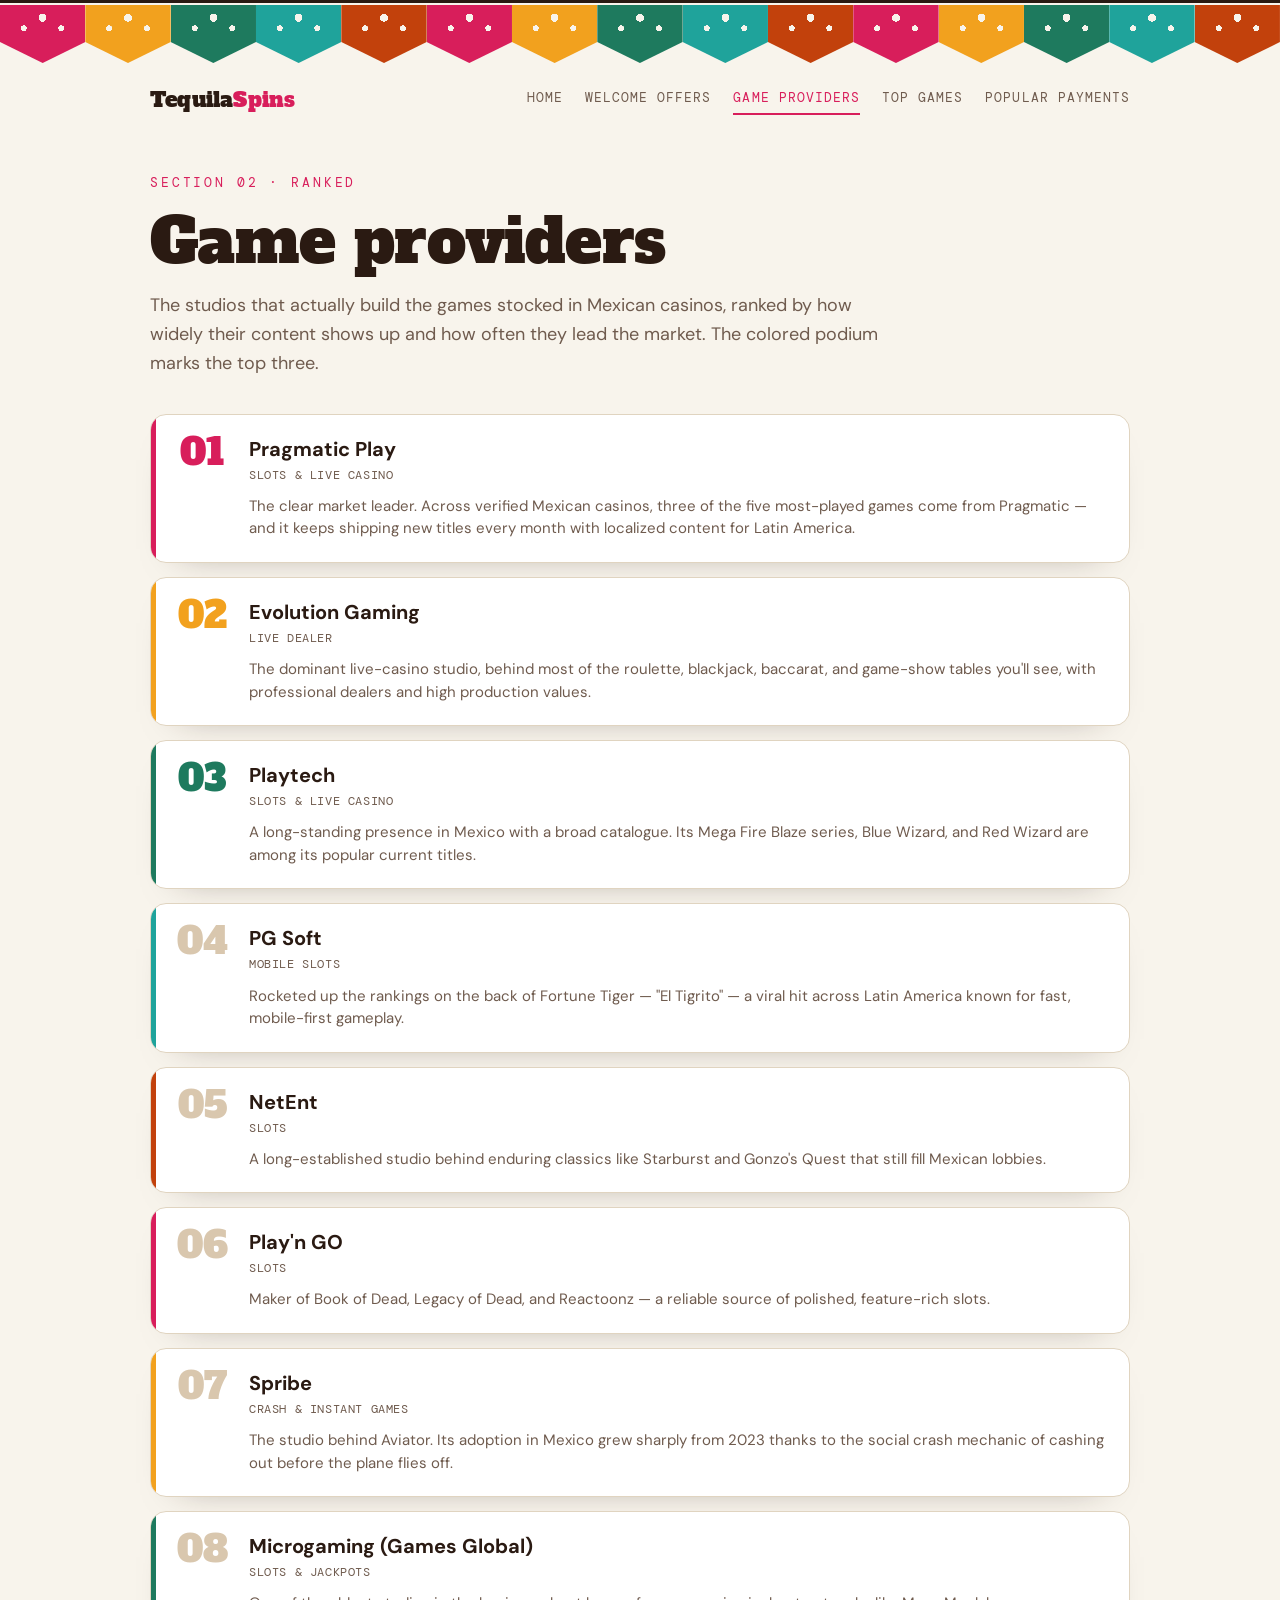
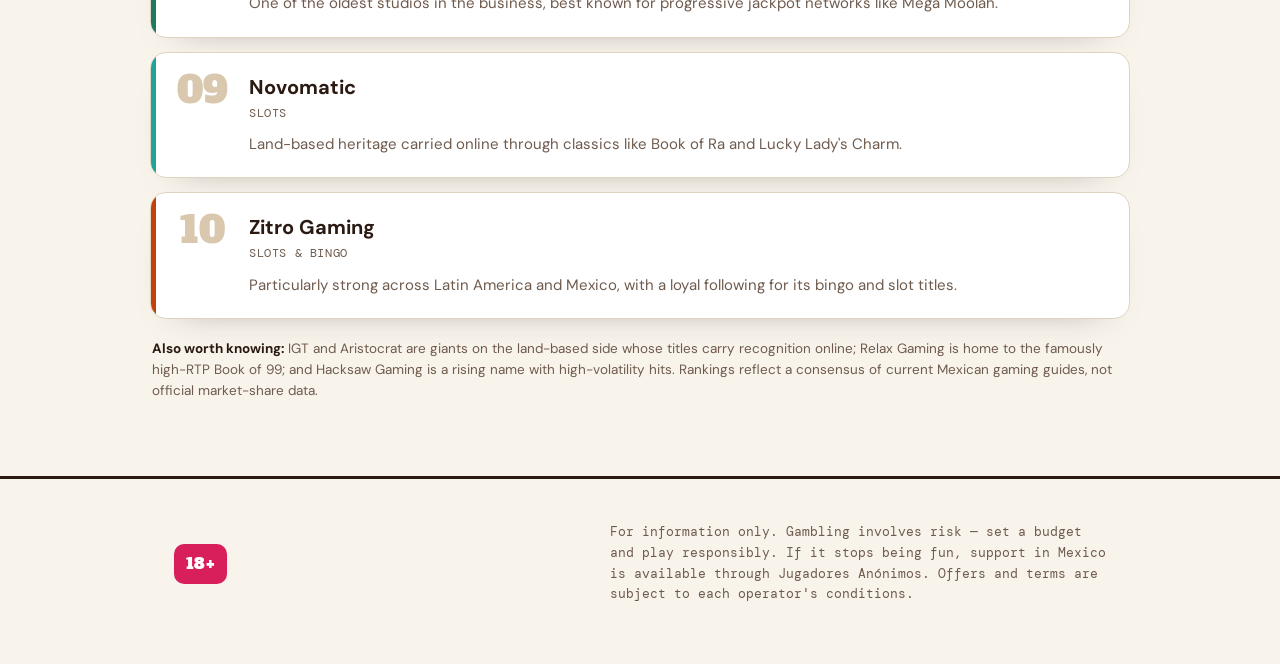
==== game-providers.html @ dc491e32 "Add files via upload" ====
<!DOCTYPE html>
<html lang="en">
<head>
<meta charset="UTF-8">
<meta name="viewport" content="width=device-width, initial-scale=1.0">
<title>Game Providers · Tequila Spins</title>
<link rel="preconnect" href="https://fonts.googleapis.com">
<link rel="preconnect" href="https://fonts.gstatic.com" crossorigin>
<link href="https://fonts.googleapis.com/css2?family=Alfa+Slab+One&family=DM+Sans:opsz,wght@9..40,400;9..40,500;9..40,700&family=DM+Mono:wght@400;500&display=swap" rel="stylesheet">
<link rel="stylesheet" href="styles.css">
</head>
<body>
<a href="#main" class="skip">Skip to content</a>

<div class="picado" aria-hidden="true">
  <span class="flag"></span><span class="flag"></span><span class="flag"></span>
  <span class="flag"></span><span class="flag"></span><span class="flag"></span>
  <span class="flag"></span><span class="flag"></span><span class="flag"></span>
  <span class="flag"></span><span class="flag"></span><span class="flag"></span>
  <span class="flag"></span><span class="flag"></span><span class="flag"></span>
</div>

<nav class="nav wrap" aria-label="Primary">
  <a class="brand" href="index.html">Tequila<span>Spins</span></a>
  <div class="links">
    <a href="index.html">Home</a>
    <a href="welcome-offers.html">Welcome offers</a>
    <a href="game-providers.html" aria-current="page">Game providers</a>
    <a href="top-games.html">Top games</a>
    <a href="popular-payments.html">Popular payments</a>
  </div>
</nav>

<header class="page-head wrap">
  <p class="eyebrow">Section 02 · ranked</p>
  <h1 class="page-title">Game providers</h1>
  <p class="lede">The studios that actually build the games stocked in Mexican casinos, ranked by how widely their content shows up and how often they lead the market. The colored podium marks the top three.</p>
</header>

<main id="main">
  <section class="section wrap">
    <ol class="ranklist" style="list-style:none;margin:0;padding:0;">
      <li class="rank-item">
        <span class="rank-num">01</span>
        <div class="rank-body">
          <h2 class="rank-name">Pragmatic Play</h2>
          <p class="rank-meta">Slots &amp; live casino</p>
          <p class="rank-desc">The clear market leader. Across verified Mexican casinos, three of the five most-played games come from Pragmatic — and it keeps shipping new titles every month with localized content for Latin America.</p>
        </div>
      </li>
      <li class="rank-item">
        <span class="rank-num">02</span>
        <div class="rank-body">
          <h2 class="rank-name">Evolution Gaming</h2>
          <p class="rank-meta">Live dealer</p>
          <p class="rank-desc">The dominant live-casino studio, behind most of the roulette, blackjack, baccarat, and game-show tables you'll see, with professional dealers and high production values.</p>
        </div>
      </li>
      <li class="rank-item">
        <span class="rank-num">03</span>
        <div class="rank-body">
          <h2 class="rank-name">Playtech</h2>
          <p class="rank-meta">Slots &amp; live casino</p>
          <p class="rank-desc">A long-standing presence in Mexico with a broad catalogue. Its Mega Fire Blaze series, Blue Wizard, and Red Wizard are among its popular current titles.</p>
        </div>
      </li>
      <li class="rank-item">
        <span class="rank-num">04</span>
        <div class="rank-body">
          <h2 class="rank-name">PG Soft</h2>
          <p class="rank-meta">Mobile slots</p>
          <p class="rank-desc">Rocketed up the rankings on the back of Fortune Tiger — "El Tigrito" — a viral hit across Latin America known for fast, mobile-first gameplay.</p>
        </div>
      </li>
      <li class="rank-item">
        <span class="rank-num">05</span>
        <div class="rank-body">
          <h2 class="rank-name">NetEnt</h2>
          <p class="rank-meta">Slots</p>
          <p class="rank-desc">A long-established studio behind enduring classics like Starburst and Gonzo's Quest that still fill Mexican lobbies.</p>
        </div>
      </li>
      <li class="rank-item">
        <span class="rank-num">06</span>
        <div class="rank-body">
          <h2 class="rank-name">Play'n GO</h2>
          <p class="rank-meta">Slots</p>
          <p class="rank-desc">Maker of Book of Dead, Legacy of Dead, and Reactoonz — a reliable source of polished, feature-rich slots.</p>
        </div>
      </li>
      <li class="rank-item">
        <span class="rank-num">07</span>
        <div class="rank-body">
          <h2 class="rank-name">Spribe</h2>
          <p class="rank-meta">Crash &amp; instant games</p>
          <p class="rank-desc">The studio behind Aviator. Its adoption in Mexico grew sharply from 2023 thanks to the social crash mechanic of cashing out before the plane flies off.</p>
        </div>
      </li>
      <li class="rank-item">
        <span class="rank-num">08</span>
        <div class="rank-body">
          <h2 class="rank-name">Microgaming (Games Global)</h2>
          <p class="rank-meta">Slots &amp; jackpots</p>
          <p class="rank-desc">One of the oldest studios in the business, best known for progressive jackpot networks like Mega Moolah.</p>
        </div>
      </li>
      <li class="rank-item">
        <span class="rank-num">09</span>
        <div class="rank-body">
          <h2 class="rank-name">Novomatic</h2>
          <p class="rank-meta">Slots</p>
          <p class="rank-desc">Land-based heritage carried online through classics like Book of Ra and Lucky Lady's Charm.</p>
        </div>
      </li>
      <li class="rank-item">
        <span class="rank-num">10</span>
        <div class="rank-body">
          <h2 class="rank-name">Zitro Gaming</h2>
          <p class="rank-meta">Slots &amp; bingo</p>
          <p class="rank-desc">Particularly strong across Latin America and Mexico, with a loyal following for its bingo and slot titles.</p>
        </div>
      </li>
    </ol>

    <p class="note"><b>Also worth knowing:</b> IGT and Aristocrat are giants on the land-based side whose titles carry recognition online; Relax Gaming is home to the famously high-RTP Book of 99; and Hacksaw Gaming is a rising name with high-volatility hits. Rankings reflect a consensus of current Mexican gaming guides, not official market-share data.</p>
  </section>
</main>

<footer>
  <div class="wrap foot-grid">
    <span class="badge18">18+</span>
    <p class="foot-text">For information only. Gambling involves risk — set a budget and play responsibly. If it stops being fun, support in Mexico is available through Jugadores Anónimos. Offers and terms are subject to each operator's conditions.</p>
  </div>
</footer>
</body>
</html>
---- styles.css ----
/* ===== Tequila Spins — shared styles ===== */
:root{
  --cal:#F8F4EC;
  --cal-deep:#EFE7D7;
  --tinta:#2A1A12;
  --muted:#6F5B4E;
  --rosa:#D81E5B;
  --sol:#F2A11E;
  --verde:#1E7A5E;
  --turquesa:#1FA39B;
  --barro:#C2410C;
  --line:#E0D4C0;
  --surface:#FFFFFF;
}
*{box-sizing:border-box;}
html{scroll-behavior:smooth;}
body{
  margin:0;background:var(--cal);color:var(--tinta);
  font-family:"DM Sans",system-ui,sans-serif;
  font-size:17px;line-height:1.6;-webkit-font-smoothing:antialiased;
}

/* ---------- Papel picado banner ---------- */
.picado{display:flex;width:100%;overflow:hidden;padding-top:2px;border-top:3px solid var(--tinta);}
.flag{
  flex:1 1 0;height:58px;transform-origin:top center;
  clip-path:polygon(0 0,100% 0,100% 64%,50% 100%,0 64%);
  -webkit-mask:
    radial-gradient(circle 4px at 50% 22%, transparent 98%, #000 100%),
    radial-gradient(circle 3px at 28% 40%, transparent 98%, #000 100%),
    radial-gradient(circle 3px at 72% 40%, transparent 98%, #000 100%);
  -webkit-mask-composite:source-in;
  mask:
    radial-gradient(circle 4px at 50% 22%, transparent 98%, #000 100%),
    radial-gradient(circle 3px at 28% 40%, transparent 98%, #000 100%),
    radial-gradient(circle 3px at 72% 40%, transparent 98%, #000 100%);
  mask-composite:intersect;
  animation:sway 4.5s ease-in-out infinite;
}
.flag:nth-child(5n+1){background:var(--rosa);}
.flag:nth-child(5n+2){background:var(--sol);}
.flag:nth-child(5n+3){background:var(--verde);}
.flag:nth-child(5n+4){background:var(--turquesa);}
.flag:nth-child(5n+5){background:var(--barro);}
.flag:nth-child(2n){animation-delay:-2.2s;}
.flag:nth-child(3n){animation-delay:-1.1s;}
@keyframes sway{0%,100%{transform:rotate(-1.4deg);}50%{transform:rotate(1.4deg);}}

.wrap{max-width:980px;margin:0 auto;padding:0 24px;}

/* ---------- Nav ---------- */
.nav{display:flex;align-items:center;justify-content:space-between;gap:16px;padding:20px 0;flex-wrap:wrap;}
.nav .brand{font-family:"Alfa Slab One",serif;font-size:21px;color:var(--tinta);text-decoration:none;letter-spacing:.01em;}
.nav .brand span{color:var(--rosa);}
.nav .links{display:flex;gap:22px;flex-wrap:wrap;}
.nav .links a{
  font-family:"DM Mono",monospace;font-size:13px;letter-spacing:.08em;text-transform:uppercase;
  color:var(--muted);text-decoration:none;padding:4px 0;border-bottom:2px solid transparent;
}
.nav .links a:hover{color:var(--tinta);}
.nav .links a[aria-current="page"]{color:var(--rosa);border-bottom-color:var(--rosa);}

/* ---------- Hero (home) ---------- */
.hero{padding:50px 0 40px;}
.eyebrow{
  font-family:"DM Mono",monospace;font-size:13px;letter-spacing:.22em;
  text-transform:uppercase;color:var(--rosa);margin:0 0 18px;
}
.hero h1{
  font-family:"Alfa Slab One",serif;font-weight:400;
  font-size:clamp(46px,8.5vw,96px);line-height:.94;margin:0;letter-spacing:-.01em;
}
.hero h1 .accent{color:var(--rosa);}
.hero .lede{max-width:62ch;font-size:19px;color:var(--muted);margin:24px 0 0;}
.rule{height:6px;width:104px;margin:28px 0 0;border-radius:3px;
  background:linear-gradient(90deg,var(--rosa) 0 34%,var(--sol) 34% 67%,var(--verde) 67% 100%);}

/* ---------- Page header (subpages) ---------- */
.page-head{padding:36px 0 28px;}
.page-title{
  font-family:"Alfa Slab One",serif;font-weight:400;
  font-size:clamp(34px,6.5vw,62px);line-height:1;margin:10px 0 0;letter-spacing:-.01em;
}
.page-head .lede{max-width:62ch;font-size:18px;color:var(--muted);margin:18px 0 0;}

/* ---------- Hub cards (home) ---------- */
.hub{display:grid;grid-template-columns:repeat(auto-fit,minmax(260px,1fr));gap:18px;padding:6px 0 30px;}
.hub-card{
  position:relative;display:block;background:var(--surface);border:1px solid var(--line);
  border-radius:16px;padding:26px 24px;text-decoration:none;color:var(--tinta);overflow:hidden;
  box-shadow:0 16px 36px -30px rgba(42,26,18,.55);
  transition:transform .25s ease, box-shadow .25s ease;
}
.hub-card::before{content:"";position:absolute;inset:0 0 auto 0;height:5px;}
.hub-card:nth-of-type(5n+1)::before{background:var(--rosa);}
.hub-card:nth-of-type(5n+2)::before{background:var(--sol);}
.hub-card:nth-of-type(5n+3)::before{background:var(--verde);}
.hub-card:nth-of-type(5n+4)::before{background:var(--turquesa);}
.hub-card:hover{transform:translateY(-3px);box-shadow:0 22px 44px -28px rgba(42,26,18,.6);}
.hub-card .kicker{font-family:"DM Mono",monospace;font-size:12px;letter-spacing:.12em;text-transform:uppercase;color:var(--muted);}
.hub-card h2{font-weight:700;font-size:26px;margin:8px 0 0;letter-spacing:-.01em;}
.hub-card p{color:var(--muted);font-size:15px;margin:10px 0 0;line-height:1.5;}
.hub-card .go{display:inline-block;margin:16px 0 0;font-weight:700;color:var(--rosa);}
.hub-card--soon{
  background:transparent;border:1.5px dashed var(--line);box-shadow:none;cursor:default;
  display:flex;flex-direction:column;justify-content:center;
}
.hub-card--soon::before{display:none;}
.hub-card--soon:hover{transform:none;box-shadow:none;}
.hub-card--soon .kicker{color:var(--muted);}
.hub-card--soon h2{color:var(--muted);font-size:20px;}

/* ---------- Section heads ---------- */
.section{padding:8px 0 30px;}
.section-head{display:flex;align-items:baseline;gap:16px;margin:0 0 22px;flex-wrap:wrap;}
.section-head .num{
  font-family:"DM Mono",monospace;font-size:13px;color:var(--muted);
  border:1.5px solid var(--line);border-radius:999px;padding:3px 12px;
}
.section-head h2{font-weight:700;font-size:clamp(27px,4.4vw,38px);margin:0;letter-spacing:-.02em;}
.section-head .sub{font-family:"DM Mono",monospace;font-size:12.5px;color:var(--muted);letter-spacing:.05em;}

/* ---------- Offer cards ---------- */
.offers{display:grid;grid-template-columns:repeat(2,1fr);gap:18px;}
.offer{
  position:relative;background:var(--surface);border:1px solid var(--line);
  border-radius:16px;padding:24px 22px 22px;overflow:hidden;
  box-shadow:0 16px 36px -30px rgba(42,26,18,.55);
  transition:transform .25s ease, box-shadow .25s ease;
}
.offer::before{content:"";position:absolute;inset:0 0 auto 0;height:5px;}
.offer:nth-child(5n+1)::before{background:var(--rosa);}
.offer:nth-child(5n+2)::before{background:var(--sol);}
.offer:nth-child(5n+3)::before{background:var(--verde);}
.offer:nth-child(5n+4)::before{background:var(--turquesa);}
.offer:nth-child(5n+5)::before{background:var(--barro);}
.offer:hover{transform:translateY(-3px);box-shadow:0 22px 44px -28px rgba(42,26,18,.6);}
.offer .brand{font-weight:700;font-size:20px;margin:6px 0 0;}
.offer .deal{font-weight:700;font-size:19px;line-height:1.3;margin:10px 0 0;color:var(--tinta);}
.offer .chip{
  display:inline-block;margin:14px 0 0;font-family:"DM Mono",monospace;font-size:11.5px;
  letter-spacing:.06em;text-transform:uppercase;color:var(--rosa);
  background:#FCEBF0;border:1px solid #F4C9D7;padding:4px 10px;border-radius:999px;
}
.offer .req{margin:14px 0 0;font-size:14px;color:var(--muted);line-height:1.5;}
.offer .req b{color:var(--tinta);font-weight:700;}

/* ---------- Payments table ---------- */
.card{background:var(--surface);border:1px solid var(--line);border-radius:18px;overflow:hidden;
  box-shadow:0 18px 40px -28px rgba(42,26,18,.5);}
table{width:100%;border-collapse:collapse;}
thead th{
  font-family:"DM Mono",monospace;font-size:12px;letter-spacing:.12em;text-transform:uppercase;
  color:var(--muted);text-align:left;font-weight:500;padding:18px 22px;
  background:var(--cal-deep);border-bottom:2px solid var(--line);
}
thead th:last-child{text-align:right;}
tbody td{padding:18px 22px;border-bottom:1px solid var(--line);vertical-align:middle;}
tbody tr:last-child td{border-bottom:none;}
tbody tr:hover{background:#FCF8F0;}
.method{font-weight:700;font-size:18px;white-space:nowrap;}
.pdesc{color:var(--muted);font-size:15px;line-height:1.5;}
.pop{min-width:180px;}
.pop-inner{display:flex;align-items:center;gap:12px;justify-content:flex-end;}
.bar{flex:1;max-width:120px;height:10px;border-radius:999px;background:var(--cal-deep);overflow:hidden;}
.bar__fill{display:block;height:100%;width:0;border-radius:999px;
  background:linear-gradient(90deg,var(--rosa),var(--sol));
  transition:width 1.1s cubic-bezier(.22,1,.36,1);}
.is-loaded .bar__fill{width:var(--pct);}
.pct{font-family:"DM Mono",monospace;font-weight:500;font-size:15px;min-width:38px;text-align:right;}

/* ---------- Notes + footer ---------- */
.note{margin:20px 2px 0;font-size:13.5px;color:var(--muted);line-height:1.55;}
.note b{color:var(--tinta);font-weight:700;}
footer{border-top:3px solid var(--tinta);margin-top:44px;padding:30px 0 46px;}
.foot-grid{display:flex;justify-content:space-between;gap:18px;flex-wrap:wrap;align-items:center;}
.badge18{
  font-family:"Alfa Slab One",serif;font-size:15px;color:#fff;background:var(--rosa);
  border-radius:10px;padding:8px 12px;letter-spacing:.02em;
}
.foot-text{font-family:"DM Mono",monospace;font-size:13px;color:var(--muted);max-width:62ch;line-height:1.6;}

/* ---------- Responsive ---------- */
@media (max-width:760px){.offers{grid-template-columns:1fr;}}
@media (max-width:620px){
  body{font-size:16px;}
  thead{display:none;}
  tbody td{display:block;padding:6px 18px;border:none;}
  tbody tr{display:block;padding:16px 0;border-bottom:1px solid var(--line);}
  tbody tr:last-child{border-bottom:none;}
  .method{font-size:19px;padding-top:14px;}
  .pop{padding-bottom:16px;}
  .pop-inner{justify-content:flex-start;}
  .bar{max-width:none;}
}
@media (prefers-reduced-motion:reduce){
  .flag{animation:none;}
  .bar__fill{transition:none;}
  .offer,.hub-card{transition:none;}
}
a.skip{position:absolute;left:-999px;}
a.skip:focus{left:12px;top:12px;background:var(--tinta);color:#fff;padding:8px 12px;border-radius:8px;z-index:5;}
:focus-visible{outline:3px solid var(--rosa);outline-offset:2px;}

/* ---------- Ranked list (providers / games) ---------- */
.ranklist{display:flex;flex-direction:column;gap:14px;}
.rank-item{
  position:relative;display:flex;gap:20px;align-items:flex-start;
  background:var(--surface);border:1px solid var(--line);border-radius:16px;
  padding:22px 24px;overflow:hidden;
  box-shadow:0 16px 36px -30px rgba(42,26,18,.5);
  transition:transform .2s ease, box-shadow .2s ease;
}
.rank-item::before{content:"";position:absolute;left:0;top:0;bottom:0;width:5px;}
.rank-item:nth-child(5n+1)::before{background:var(--rosa);}
.rank-item:nth-child(5n+2)::before{background:var(--sol);}
.rank-item:nth-child(5n+3)::before{background:var(--verde);}
.rank-item:nth-child(5n+4)::before{background:var(--turquesa);}
.rank-item:nth-child(5n+5)::before{background:var(--barro);}
.rank-item:hover{transform:translateY(-2px);box-shadow:0 22px 44px -28px rgba(42,26,18,.6);}
.rank-num{
  font-family:"Alfa Slab One",serif;font-size:36px;line-height:.9;
  min-width:54px;text-align:center;flex:none;color:#D9C7AE;
}
.rank-item:nth-child(1) .rank-num{color:var(--rosa);}
.rank-item:nth-child(2) .rank-num{color:var(--sol);}
.rank-item:nth-child(3) .rank-num{color:var(--verde);}
.rank-body{flex:1;}
.rank-name{font-weight:700;font-size:20px;margin:0;line-height:1.2;}
.rank-meta{
  font-family:"DM Mono",monospace;font-size:12px;letter-spacing:.05em;
  text-transform:uppercase;color:var(--muted);margin:5px 0 0;
}
.rank-desc{color:var(--muted);font-size:15px;line-height:1.5;margin:10px 0 0;}
.rank-desc b{color:var(--tinta);font-weight:700;}
@media (max-width:620px){
  .rank-item{gap:14px;padding:18px 18px;}
  .rank-num{font-size:28px;min-width:38px;}
  .rank-name{font-size:18px;}
}
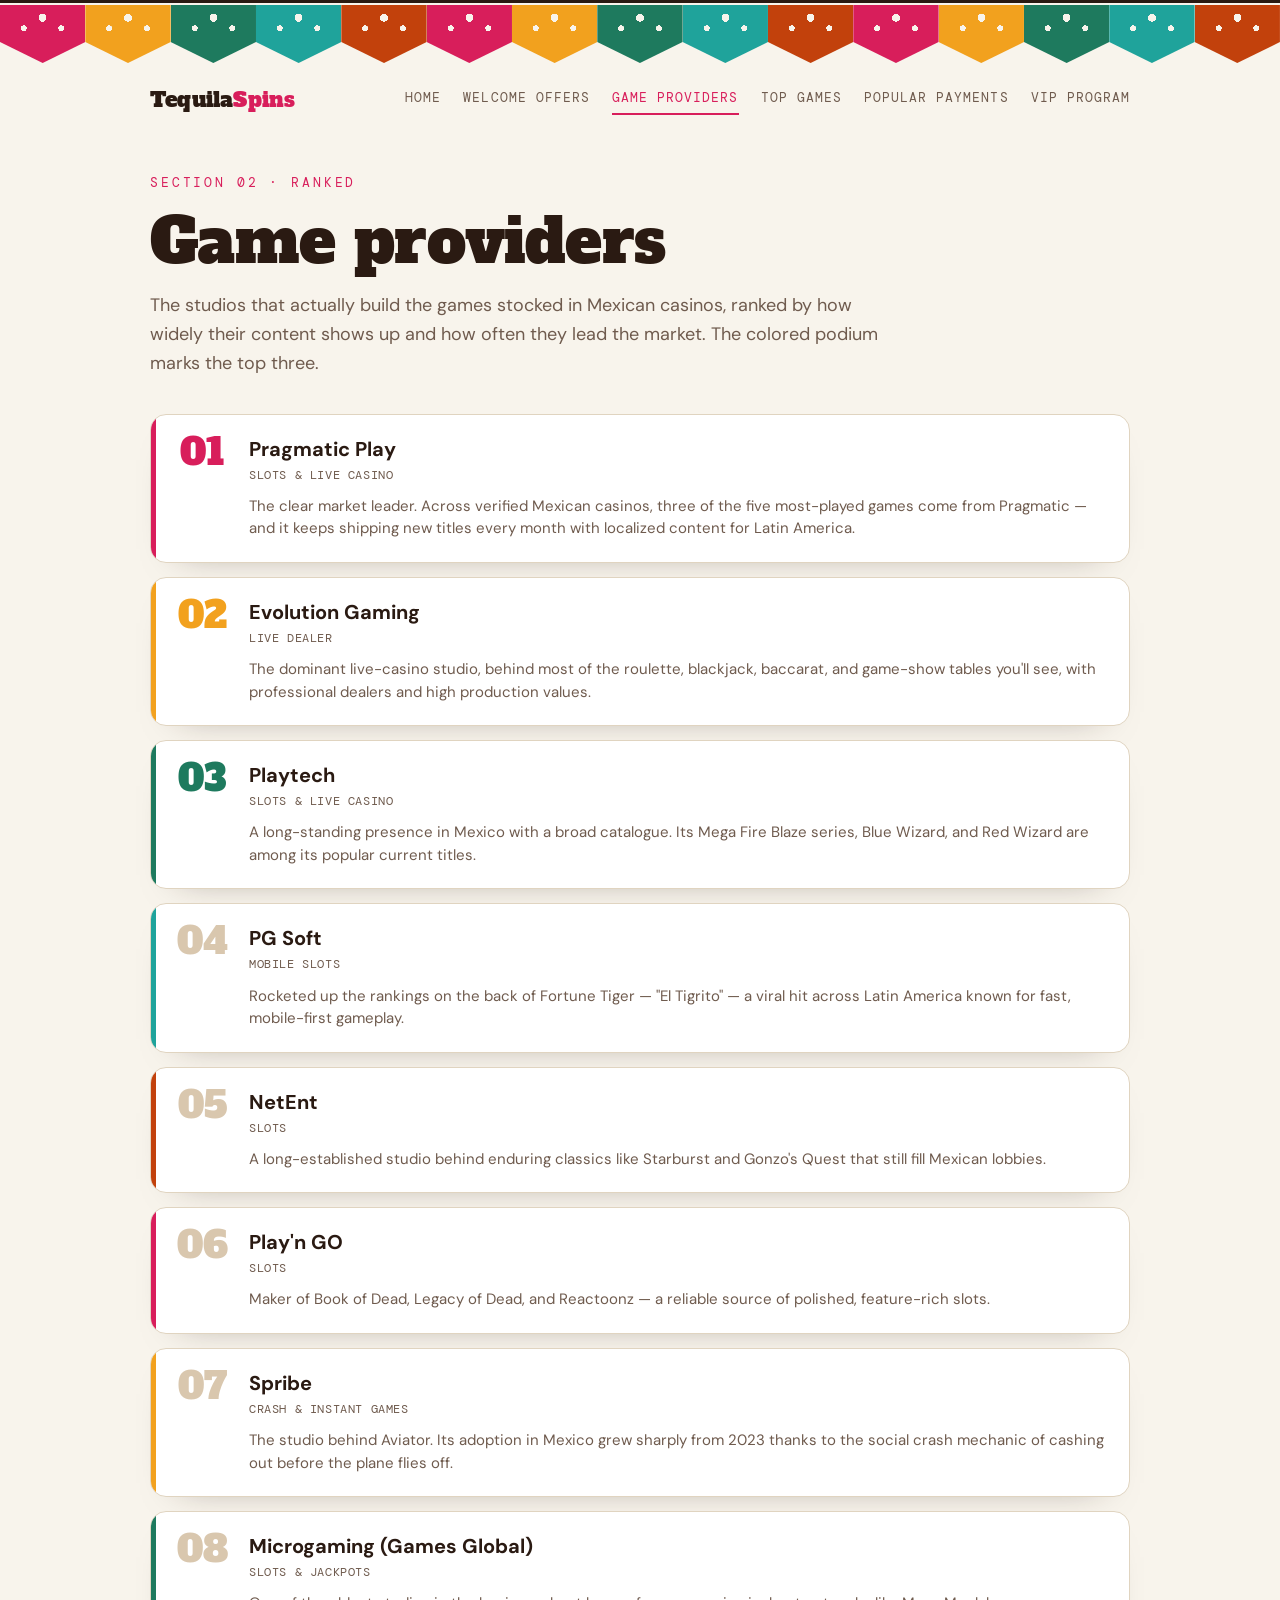
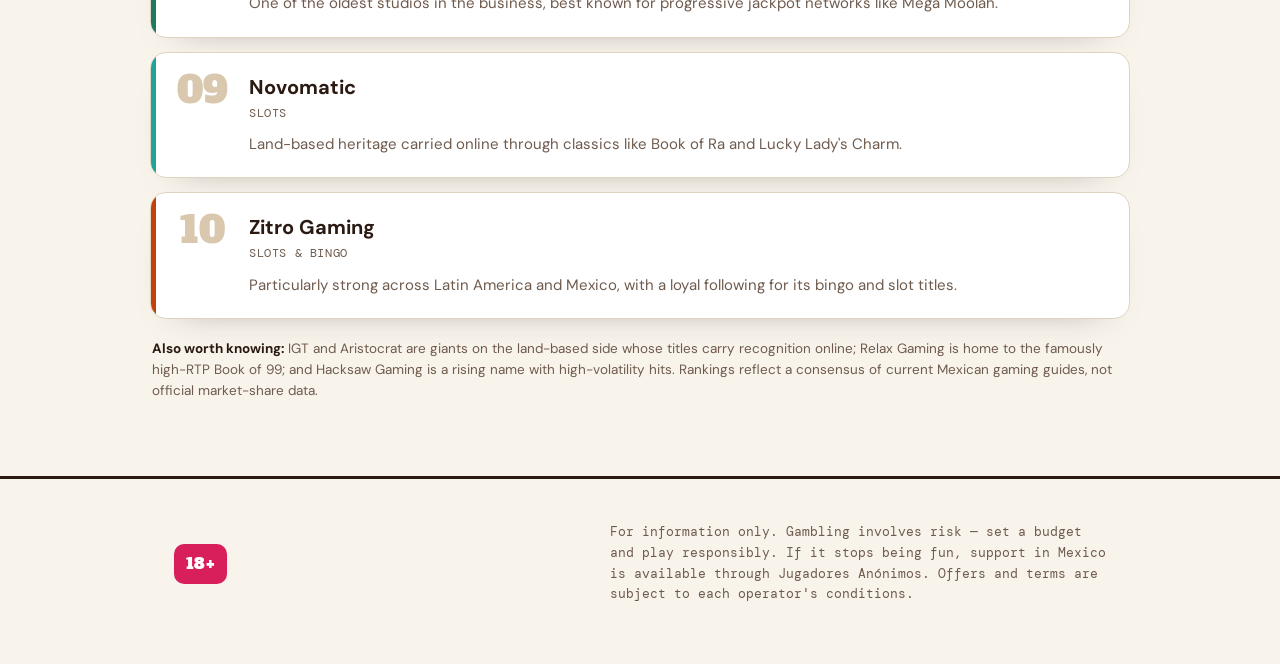
==== commit ef85100d: "Add files via upload" ====
--- a/game-providers.html
+++ b/game-providers.html
@@ -28,6 +28,7 @@
     <a href="game-providers.html" aria-current="page">Game providers</a>
     <a href="top-games.html">Top games</a>
     <a href="popular-payments.html">Popular payments</a>
+    <a href="vip-program.html">VIP program</a>
   </div>
 </nav>
 
